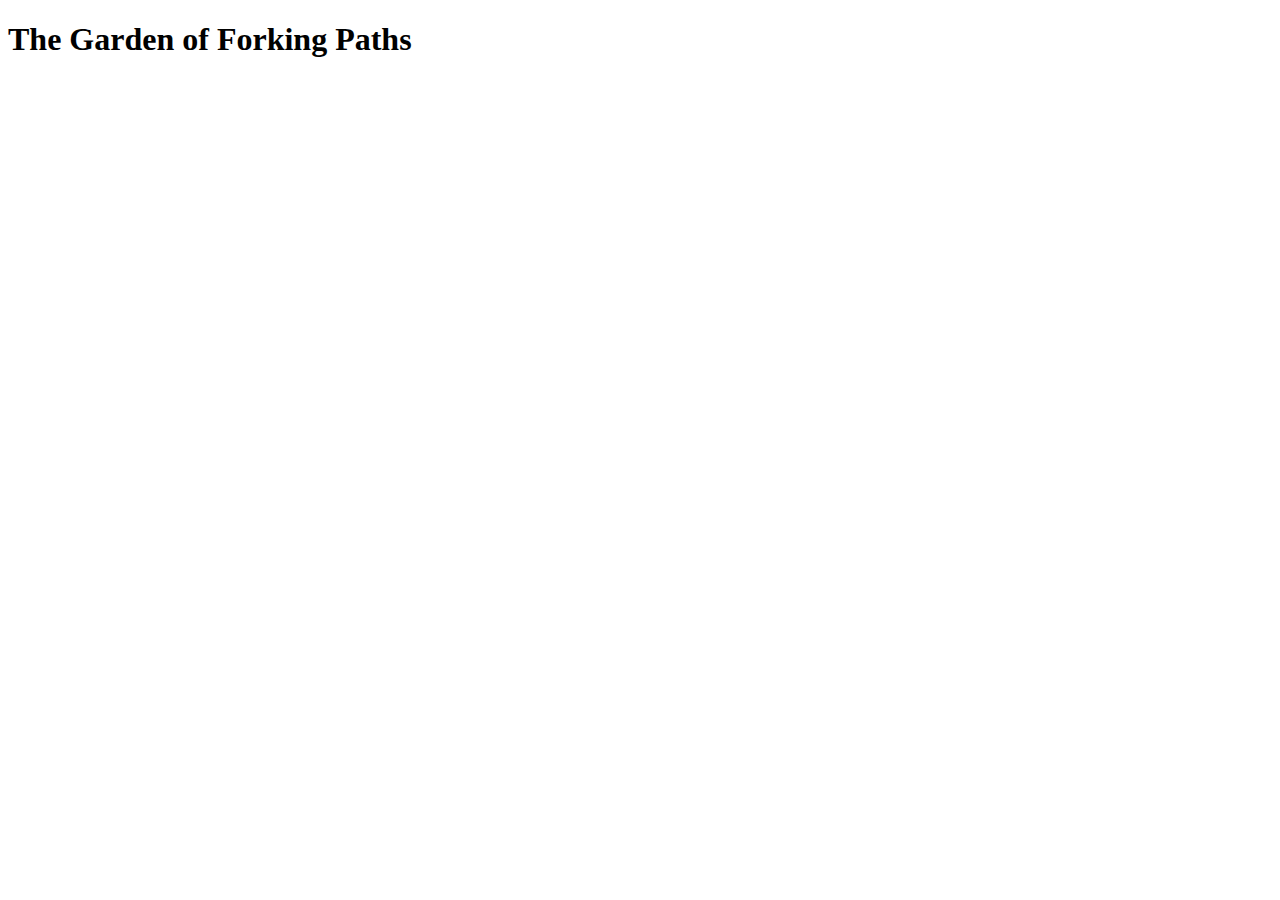
==== Index.html @ 0306a16f "Add files via upload" ====
<!DOCTYPE html>

<html>
    <head>
        <meta charset="utf-8">
        <meta http-equiv="X-UA-Compatible" content="IE=edge">
        <title></title>
        <meta name="description" content="">
        <meta name="viewport" content="width=device-width, initial-scale=1">
        <link rel="stylesheet" href="">
    </head>
    <body>
    
        <h1>The Garden of Forking Paths</h1>
        
    </body>
</html>
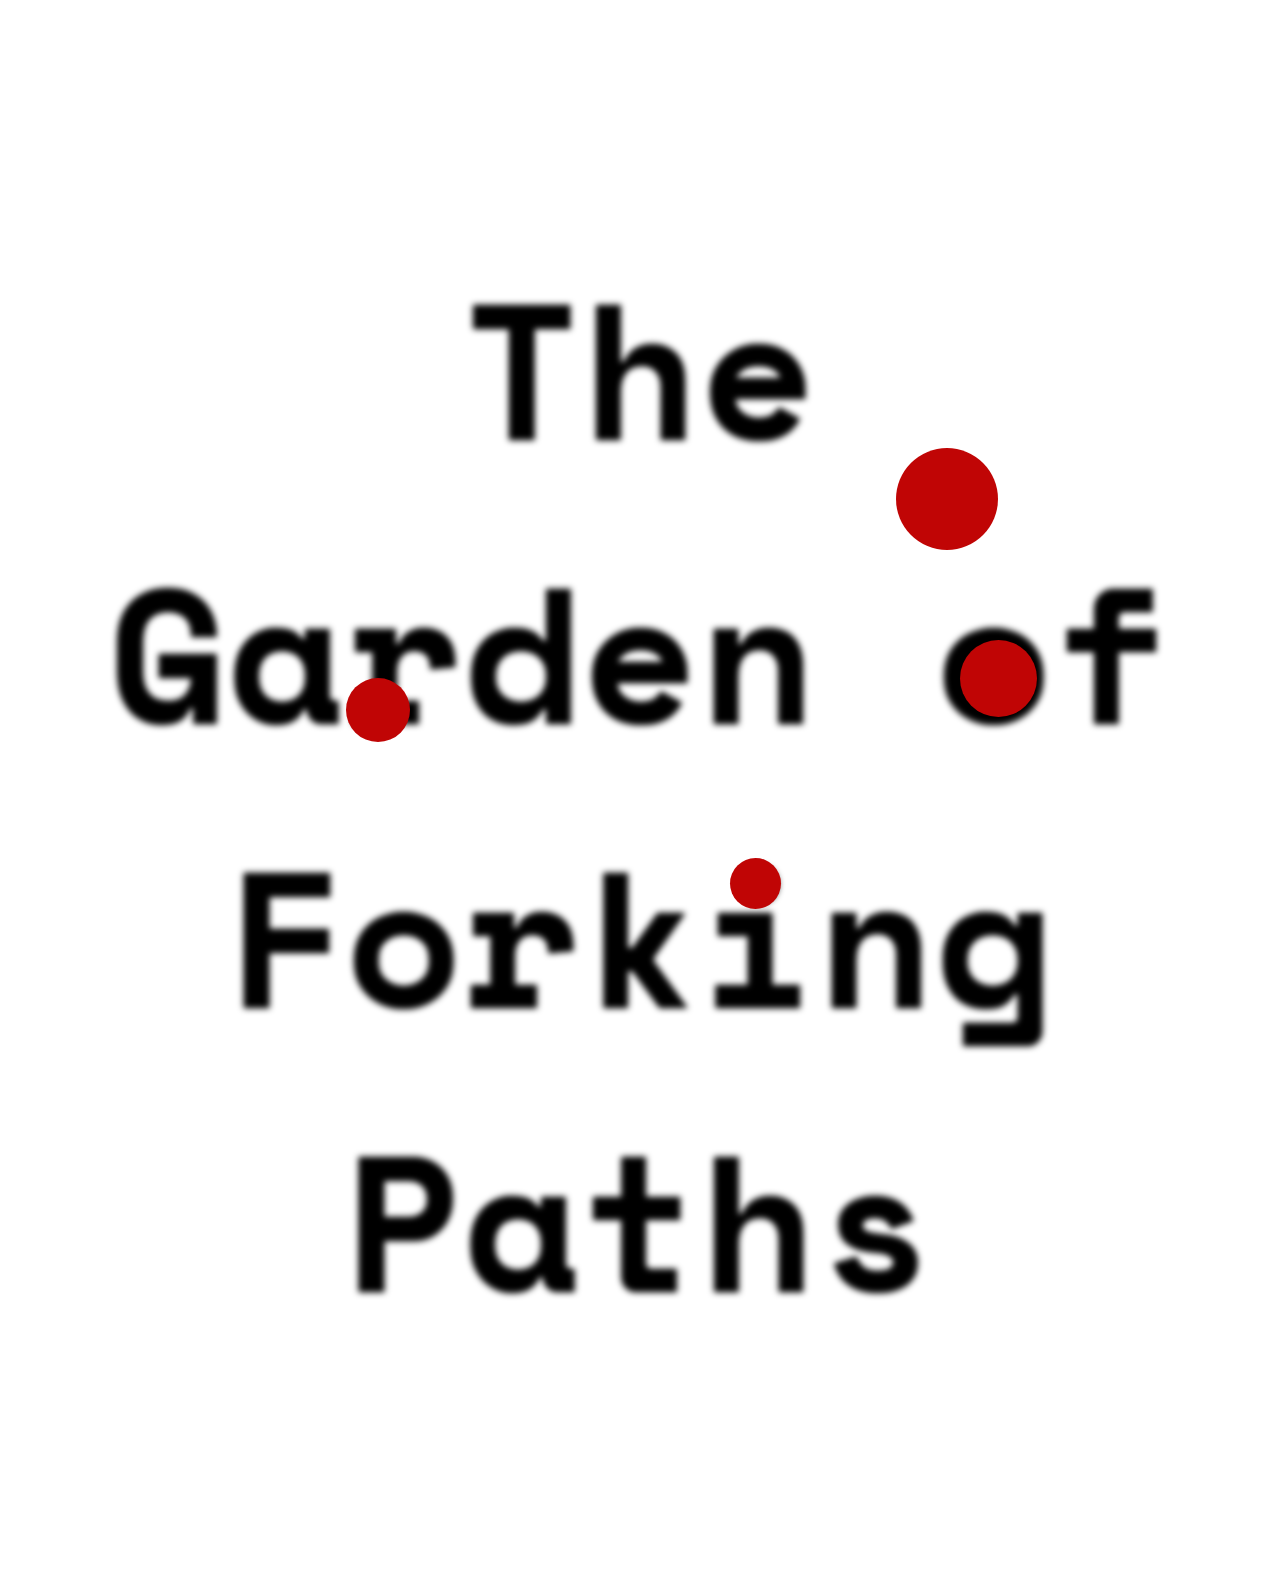
==== commit 7bca884f: "Main page 1.0" ====
--- a/Index.html
+++ b/Index.html
@@ -7,11 +7,23 @@
         <title></title>
         <meta name="description" content="">
         <meta name="viewport" content="width=device-width, initial-scale=1">
-        <link rel="stylesheet" href="">
+        <link rel="stylesheet" href="Style.css">
     </head>
     <body>
-    
-        <h1>The Garden of Forking Paths</h1>
+        
+        <h1 class="centered" id="blur">The Garden of Forking Paths</h1>
+
+        <div>
+            <div class="circle"></div>
+            <div class="circle"></div>
+            <div class="circle"></div>
+            <div class="circle"></div>
+            <div class="circle"></div>
+            <div class="circle"></div>
+            <div class="circle"></div>
+            <div class="circle"></div>
+          </div>
+        
         
     </body>
 </html>--- a/Style.css
+++ b/Style.css
@@ -0,0 +1,69 @@
+@import url('https://fonts.googleapis.com/css2?family=Space+Mono&display=swap');
+
+:root{
+    --page-spacing:30px; 
+    --paragprah: 2em; 
+    --color: white; 
+    --margin: 1em;  
+    --base:20px
+  } 
+
+/* General */
+
+h1{
+  font-family: 'Space Mono', monospace; 
+}
+
+/* Classes and Id's */
+
+.centered{
+  text-align: center;
+  font-size: 15vw;
+  padding: calc(var(--margin)/2);
+}
+
+#blur {
+  text-shadow: 0 0 2px #000;
+  filter: blur(3px);
+  -webkit-filter: blur(3px);
+}
+
+.circle {
+  background-color: #c00505;
+  border-radius: 50vh;
+  position: absolute;
+}
+
+.circle:nth-child(1) {
+  width: 5vw;
+  height: 5vw;
+  top: 53vw;
+  left: 27vw;
+}
+
+.circle:nth-child(2) {
+  width: 8vw;
+  height: 8vw;
+  top: 35vw;
+  left: 70vw;
+}
+
+.circle:nth-child(3) {
+  width: 6vw;
+  height: 6vw;
+  top: 50vw;
+  left: 75vw;
+}
+
+.circle:nth-child(4) {
+  width: 4vw;
+  height: 4vw;
+  top: 67vw;
+  left: 57vw;
+}
+
+.circle:hover {
+  transform: scale(1.5);
+  opacity: 0.8;
+}
+
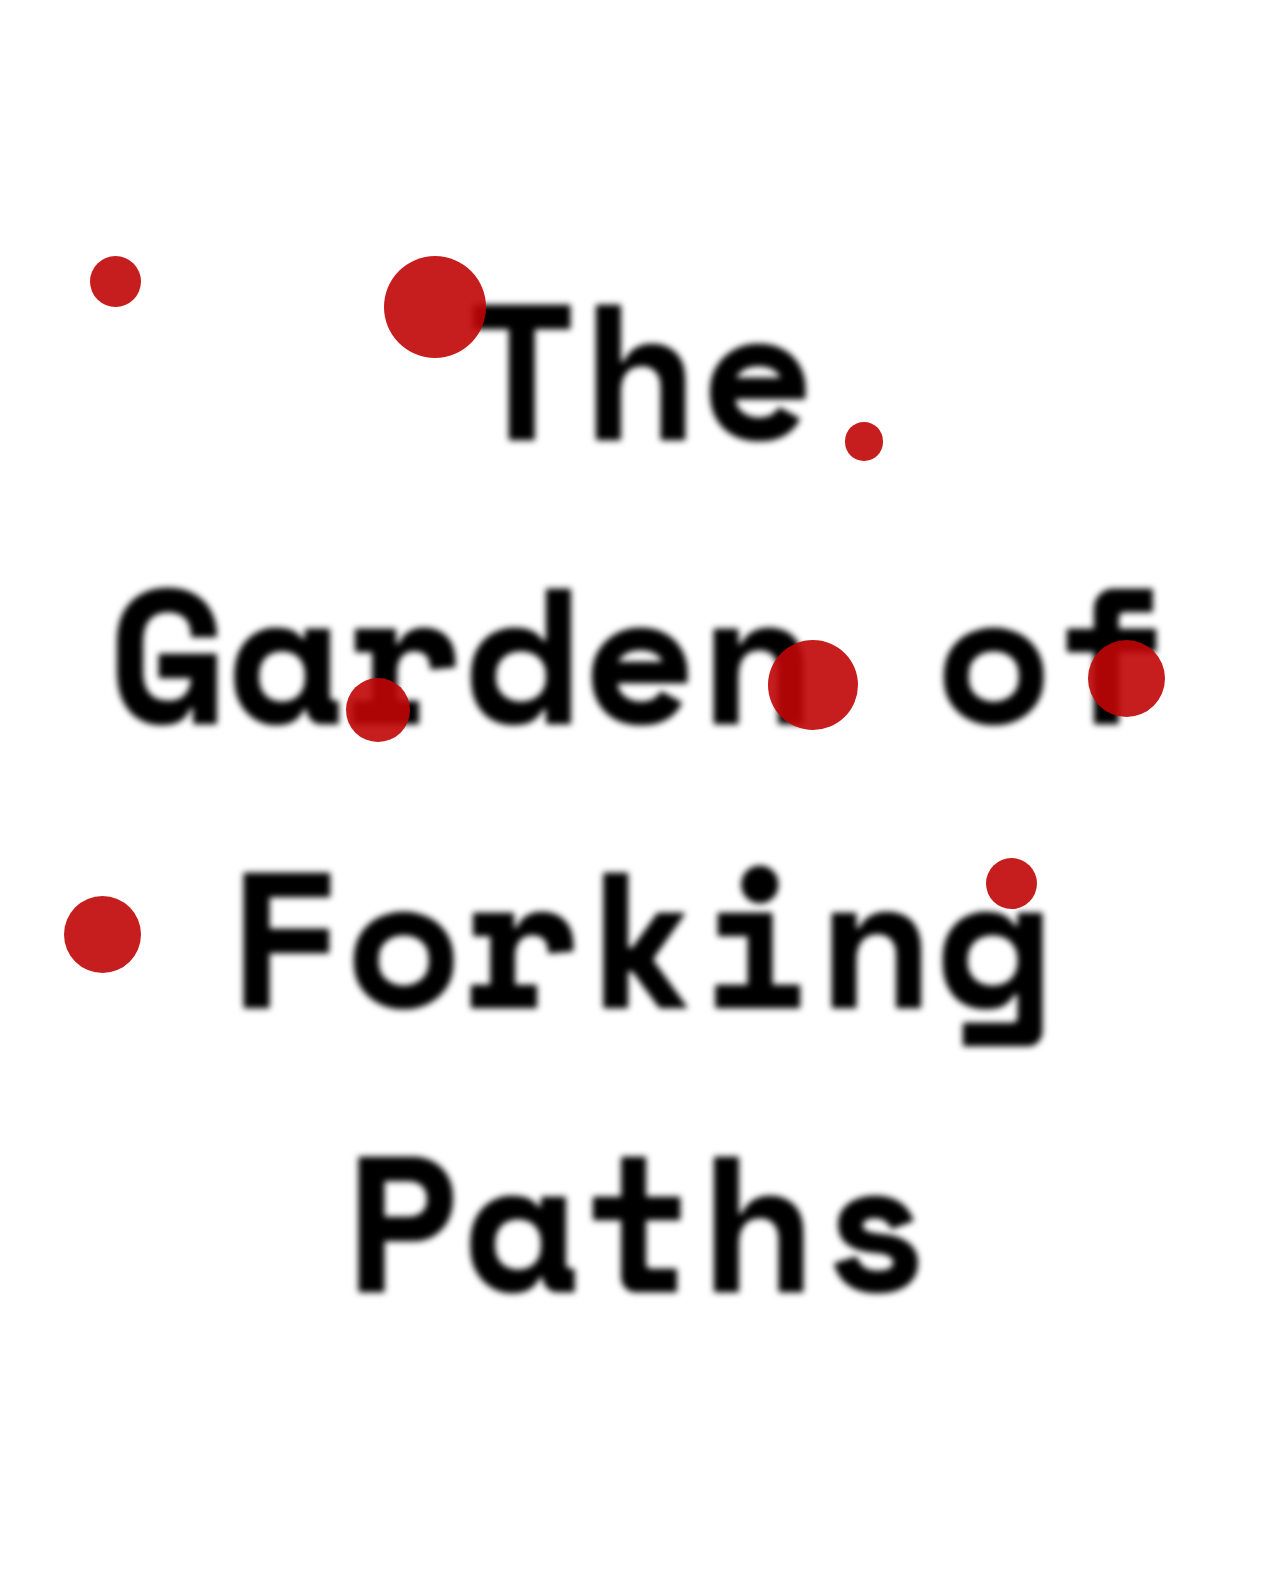
==== commit e7e77dfe: "Creating pages" ====
--- a/Index.html
+++ b/Index.html
@@ -14,7 +14,7 @@
         <h1 class="centered" id="blur">The Garden of Forking Paths</h1>
 
         <div>
-            <div class="circle"></div>
+            <div class="circle"><a href="Page 1.html"></a></div>
             <div class="circle"></div>
             <div class="circle"></div>
             <div class="circle"></div>
--- a/Style.css
+++ b/Style.css
@@ -1,11 +1,12 @@
 @import url('https://fonts.googleapis.com/css2?family=Space+Mono&display=swap');
+@import url('https://fonts.googleapis.com/css2?family=Nothing+You+Could+Do&display=swap');
 
 :root{
     --page-spacing:30px; 
-    --paragprah: 2em; 
+    --paragprah: 1em; 
     --color: white; 
     --margin: 1em;  
-    --base:20px
+    --base:5vh
   } 
 
 /* General */
@@ -14,11 +15,19 @@
   font-family: 'Space Mono', monospace; 
 }
 
+h2{ 
+  font-family: 'Nothing You Could Do', cursive;
+  font-size: var(--paragprah);
+}
+
 /* Classes and Id's */
 
 .centered{
+  display: flex;
+  justify-content: center;
+  align-items: center;
+  font-size: 15vw;
   text-align: center;
-  font-size: 15vw;
   padding: calc(var(--margin)/2);
 }
 
@@ -32,6 +41,7 @@
   background-color: #c00505;
   border-radius: 50vh;
   position: absolute;
+  opacity: 0.9;
 }
 
 .circle:nth-child(1) {
@@ -42,28 +52,83 @@
 }
 
 .circle:nth-child(2) {
-  width: 8vw;
-  height: 8vw;
-  top: 35vw;
-  left: 70vw;
+  width: 3vw;
+  height: 3vw;
+  top: 33vw;
+  left: 66vw;
 }
 
 .circle:nth-child(3) {
   width: 6vw;
   height: 6vw;
   top: 50vw;
-  left: 75vw;
+  left: 85vw;
 }
 
 .circle:nth-child(4) {
   width: 4vw;
   height: 4vw;
   top: 67vw;
-  left: 57vw;
+  left: 77vw;
+}
+
+.circle:nth-child(5) {
+  width: 6vw;
+  height: 6vw;
+  top: 70vw;
+  left: 5vw;
+}
+
+.circle:nth-child(6) {
+  width: 8vw;
+  height: 8vw;
+  top: 20vw;
+  left: 30vw;
+}
+.circle:nth-child(7) {
+  width: 7vw;
+  height: 7vw;
+  top: 50vw;
+  left: 60vw;
+}
+
+.circle:nth-child(8) {
+  width: 4vw;
+  height: 4vw;
+  top: 20vw;
+  left: 7vw;
 }
 
 .circle:hover {
   transform: scale(1.5);
-  opacity: 0.8;
+  opacity: 0.7;
+  background-color: #680000;
 }
 
+.bkg1{ 
+  background-color: #000;
+}
+
+.page1{
+  color:var(--color); 
+  display: block; 
+  margin-top: calc(var(--base)*3);
+  padding: calc(var(--base)*2);
+}
+
+/* Media Queries */
+
+@media (max-width:768px) {
+  :root{
+     --maxwidth: 60ch;
+     --margin:1em;
+} 
+}
+
+@media (min-width:768px) {
+
+  h2{
+    max-width: calc(var(--maxwidth)/2);
+  }
+}
+
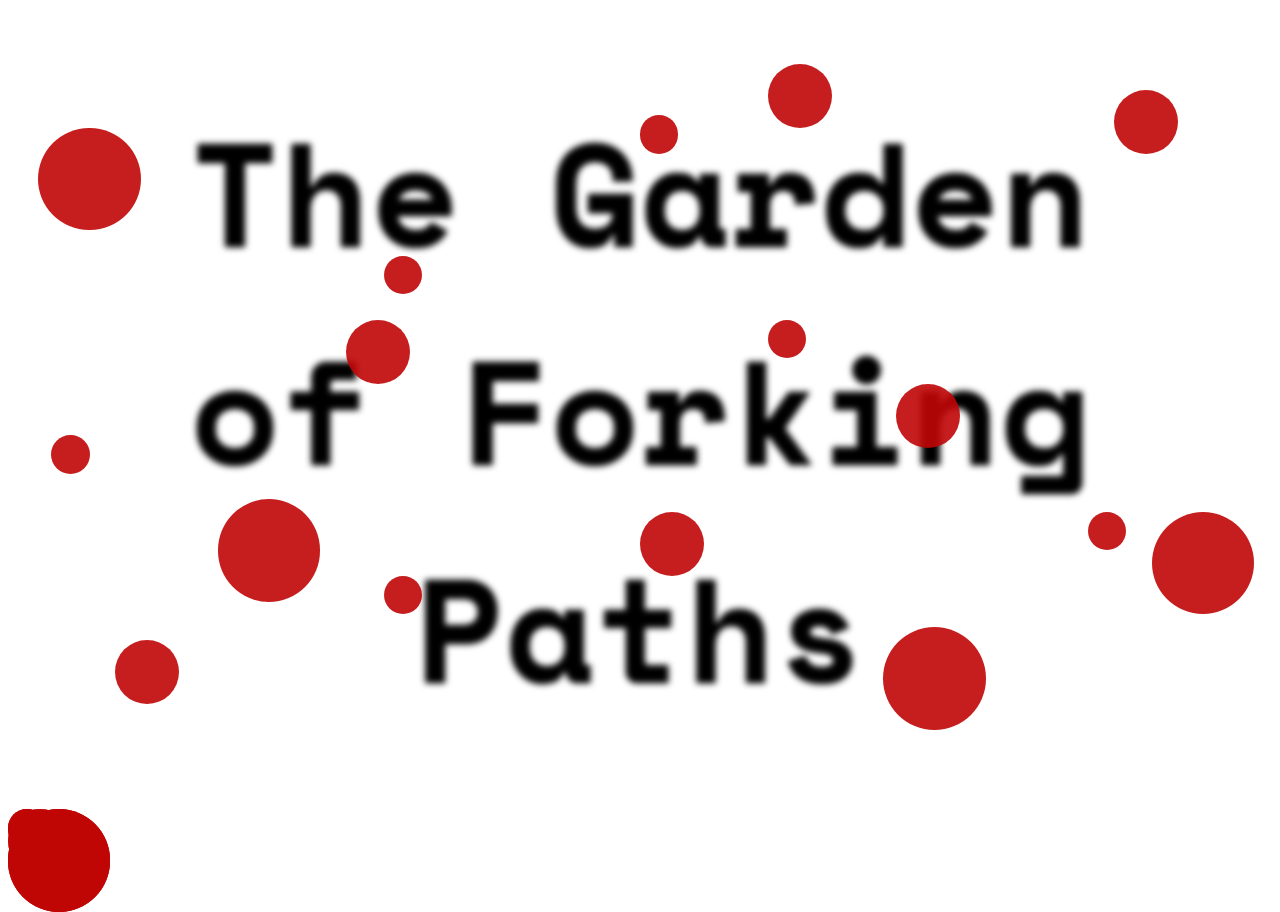
==== commit b3350100: "Changes to the index and page 1/1.2" ====
--- a/Index.html
+++ b/Index.html
@@ -22,6 +22,22 @@
             <div class="circle"></div>
             <div class="circle"></div>
             <div class="circle"></div>
+            <div class="circle"></div>
+            <div class="circle"></div>
+            <div class="circle"></div>
+            <div class="circle"></div>
+            <div class="circle"></div>
+            <div class="circle"></div>
+            <div class="circle"></div>
+            <div class="circle"></div>
+            <div class="circle"></div>
+            <div class="circle"></div>
+            <div class="circle"></div>
+            <div class="circle"></div>
+            <div class="circle"></div>
+            <div class="circle"></div>
+            <div class="circle"></div>
+            <div class="circle"></div>
           </div>
         
         
--- a/Style.css
+++ b/Style.css
@@ -3,10 +3,11 @@
 
 :root{
     --page-spacing:30px; 
-    --paragprah: 1em; 
+    --paragprah: 2em; 
     --color: white; 
     --margin: 1em;  
-    --base:5vh
+    --base:5vh;
+    --maxwidth: 120ch;
   } 
 
 /* General */
@@ -20,22 +21,31 @@
   font-size: var(--paragprah);
 }
 
+p{
+  font-family: 'Space Mono', monospace; 
+  font-size: calc(var(--paragprah)/1.5);  
+  color: var(--color);
+}
+
 /* Classes and Id's */
+
+#blur {
+  text-shadow: 0 0 2px #000;
+  filter: blur(3px);
+  -webkit-filter: blur(3px);
+}
 
 .centered{
   display: flex;
   justify-content: center;
   align-items: center;
-  font-size: 15vw;
+  font-size: 11.5vw;
   text-align: center;
   padding: calc(var(--margin)/2);
-}
-
-#blur {
-  text-shadow: 0 0 2px #000;
-  filter: blur(3px);
-  -webkit-filter: blur(3px);
-}
+  margin: 0 auto;
+}
+
+/* Circles */
 
 .circle {
   background-color: #c00505;
@@ -44,65 +54,164 @@
   opacity: 0.9;
 }
 
-.circle:nth-child(1) {
+.circle:nth-child(3n) {
+  width: 3vw;
+  height: 3vw;
+}
+
+.circle:nth-child(3n-2) {
   width: 5vw;
   height: 5vw;
-  top: 53vw;
-  left: 27vw;
-}
-
-.circle:nth-child(2) {
-  width: 3vw;
-  height: 3vw;
-  top: 33vw;
-  left: 66vw;
-}
-
-.circle:nth-child(3) {
-  width: 6vw;
-  height: 6vw;
-  top: 50vw;
-  left: 85vw;
-}
-
-.circle:nth-child(4) {
-  width: 4vw;
-  height: 4vw;
-  top: 67vw;
-  left: 77vw;
-}
-
-.circle:nth-child(5) {
-  width: 6vw;
-  height: 6vw;
-  top: 70vw;
-  left: 5vw;
-}
-
-.circle:nth-child(6) {
+}
+
+.circle:nth-child(3n-1) {
   width: 8vw;
   height: 8vw;
+}
+
+/* Positioning */
+
+.circle:nth-child(1) {
+  top: 25vw;
+  left: 27vw;
+}
+
+.circle:nth-child(2) {
+  top: 49vw;
+  left: 69vw;
+}
+
+.circle:nth-child(3) {
+  top: 40vw;
+  left: 85vw;
+}
+
+.circle:nth-child(4) {
+  top: 7vw;
+  left: 87vw;
+}
+
+.circle:nth-child(5) {
+  top: 40vw;
+  left: 90vw;
+}
+
+.circle:nth-child(6) {
   top: 20vw;
   left: 30vw;
 }
 .circle:nth-child(7) {
-  width: 7vw;
-  height: 7vw;
-  top: 50vw;
-  left: 60vw;
+  top: 40vw;
+  left: 50vw;
 }
 
 .circle:nth-child(8) {
-  width: 4vw;
-  height: 4vw;
-  top: 20vw;
-  left: 7vw;
-}
+  top: 39vw;
+  left: 17vw;
+}
+
+.circle:nth-child(9) {
+  top: 9vw;
+  left: 50vw;
+}
+
+.circle:nth-child(10) {
+  top: 30vw;
+  left: 70vw;
+}
+
+.circle:nth-child(11) {
+  top: 10vw; 
+  left: 3vw;
+}
+
+.circle:nth-child(12) { 
+  top: 34vw; 
+  left: 4vw;
+}
+
+.circle:nth-child(13) { 
+  top: 50vw; 
+  left: 9vw;
+}
+
+.circle:nth-child(14) { 
+  width:3vw;
+  height:3vw;
+  top: 25vw; 
+  left: 60vw;
+}
+.circle:nth-child(15) { 
+  top: 45vw; 
+  left: 30vw;
+}
+
+.circle:nth-child(16) { 
+  top: 5vw; 
+  left: 60vw;
+}
+
+/* Left */
+/* .circle:nth-child(17) { 
+  width:3vw;
+  height:3vw;
+  top: 25vw; 
+  left: 60vw;
+}
+
+.circle:nth-child(18) { 
+  width:3vw;
+  height:3vw;
+  top: 25vw; 
+  left: 60vw;
+}
+
+.circle:nth-child(19) { 
+  width:3vw;
+  height:3vw;
+  top: 25vw; 
+  left: 60vw;
+}
+
+.circle:nth-child(20) { 
+  width:3vw;
+  height:3vw;
+  top: 25vw; 
+  left: 60vw;
+}
+
+.circle:nth-child(21) { 
+  width:3vw;
+  height:3vw;
+  top: 25vw; 
+  left: 60vw;
+}
+
+.circle:nth-child(22) { 
+  width:3vw;
+  height:3vw;
+  top: 25vw; 
+  left: 60vw;
+}
+.circle:nth-child(23) { 
+  width:3vw;
+  height:3vw;
+  top: 25vw; 
+  left: 60vw;
+}
+
+.circle:nth-child(24) { 
+  width:3vw;
+  height:3vw;
+  top: 25vw; 
+  left: 60vw;
+} */
 
 .circle:hover {
   transform: scale(1.5);
   opacity: 0.7;
   background-color: #680000;
+  transition: 0.2s ease;
 }
 
 .bkg1{ 
@@ -111,24 +220,39 @@
 
 .page1{
   color:var(--color); 
-  display: block; 
   margin-top: calc(var(--base)*3);
   padding: calc(var(--base)*2);
+  max-width: var(--maxwidth);
+  
+}
+
+.page1a{
+  display: block;
+  color:var(--color); 
+  padding: calc(var(--base)*2);
+  opacity: 0.2;
+  margin: auto;
+  position: relative;
+  max-width: var(--maxwidth);
+}
+
+.Overlay{
+  display: block;
+  position: absolute;
+  padding: calc(var(--base)*2);
+  max-width: 60ch;
+  top: 0;
+  margin-left: 28vw
 }
 
 /* Media Queries */
 
 @media (max-width:768px) {
   :root{
-     --maxwidth: 60ch;
      --margin:1em;
 } 
 }
 
 @media (min-width:768px) {
-
-  h2{
-    max-width: calc(var(--maxwidth)/2);
-  }
-}
-
+}
+
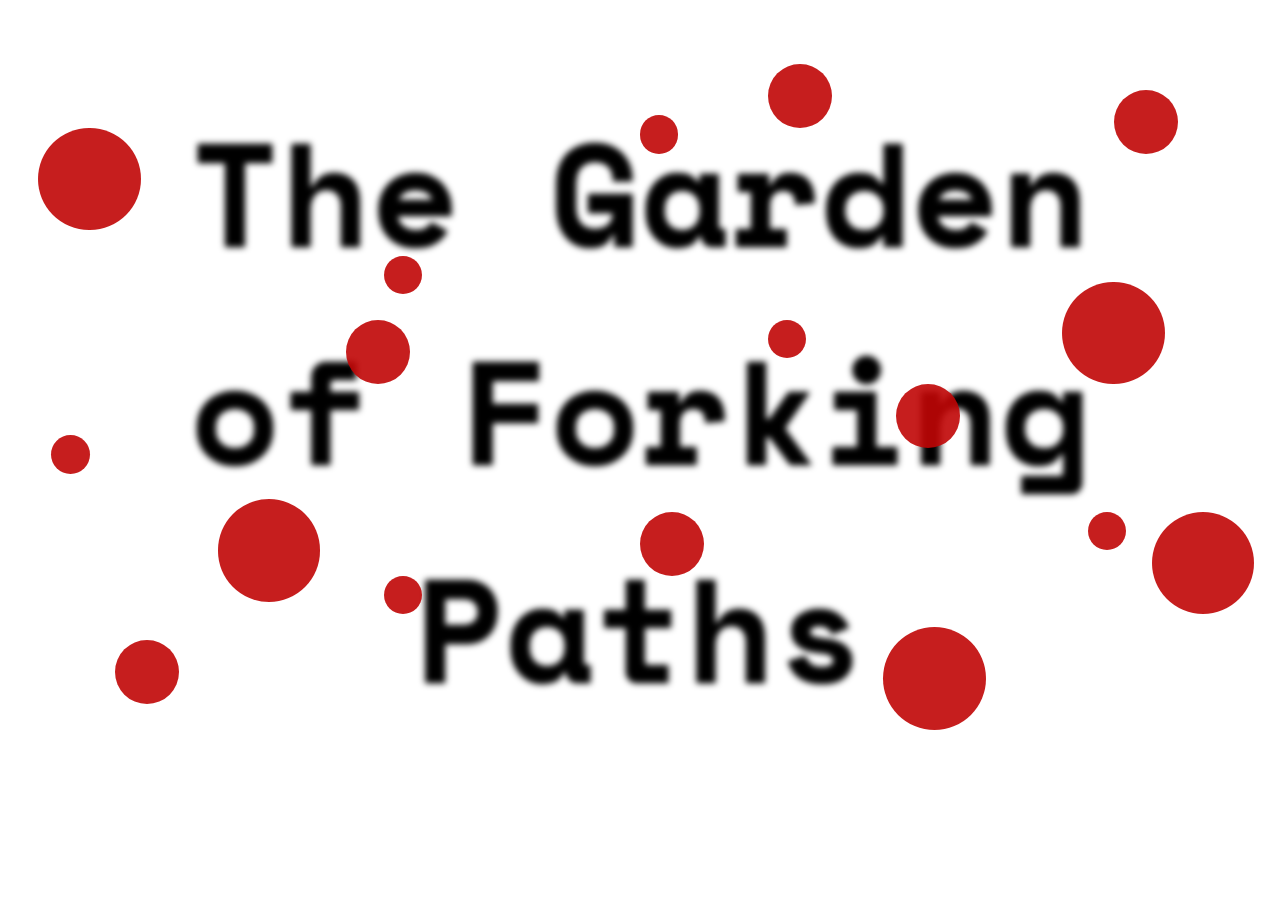
==== commit 3e56b18c: "Changes made up until page 3" ====
--- a/Index.html
+++ b/Index.html
@@ -31,13 +31,13 @@
             <div class="circle"></div>
             <div class="circle"></div>
             <div class="circle"></div>
+            <!-- <div class="circle"></div>
             <div class="circle"></div>
             <div class="circle"></div>
             <div class="circle"></div>
             <div class="circle"></div>
             <div class="circle"></div>
-            <div class="circle"></div>
-            <div class="circle"></div>
+            <div class="circle"></div> -->
           </div>
         
         
--- a/Style.css
+++ b/Style.css
@@ -24,7 +24,6 @@
 p{
   font-family: 'Space Mono', monospace; 
   font-size: calc(var(--paragprah)/1.5);  
-  color: var(--color);
 }
 
 /* Classes and Id's */
@@ -151,15 +150,15 @@
   left: 60vw;
 }
 
+
+.circle:nth-child(17) { 
+  top: 22vw; 
+  left: 83vw;
+}
+
 /* Left */
-/* .circle:nth-child(17) { 
-  width:3vw;
-  height:3vw;
-  top: 25vw; 
-  left: 60vw;
-}
-
-.circle:nth-child(18) { 
+
+/* .circle:nth-child(18) { 
   width:3vw;
   height:3vw;
   top: 25vw; 
@@ -219,10 +218,11 @@
 }
 
 .page1{
-  color:var(--color); 
-  margin-top: calc(var(--base)*3);
-  padding: calc(var(--base)*2);
-  max-width: var(--maxwidth);
+color:var(--color); 
+display: block;
+margin: auto;
+padding: calc(var(--base)*2);
+max-width: var(--maxwidth);
   
 }
 
@@ -239,20 +239,128 @@
 .Overlay{
   display: block;
   position: absolute;
-  padding: calc(var(--base)*2);
   max-width: 60ch;
   top: 0;
-  margin-left: 28vw
+  margin-left: 28vw;
+  padding: calc(var(--base)*2); 
+  color: var(--color);
+}
+
+.rightside{ 
+  display:inline;
+  float: right; 
+  margin-top: 3vw;
+  color: var(--color);
+  text-align: right;
+}
+
+.leftside {
+  display: block;
+  float: left;
+  margin-right:auto; 
+  margin-left: auto
+}
+
+.leftside.smaller {
+ margin-top: auto;
+ margin-bottom: auto;
+}
+
+.warpedtext { 
+  display: block;
+  margin: 3vw auto;
+}
+
+.Red { 
+display: block;
+margin: 20vw;
+margin-bottom: 0;
+color: #c00505;
+top:0; 
+padding: calc(var(--base)*2); 
+max-width: 50ch
+}
+
+.Darkred { 
+color:#3c0000;
+margin: 8vw;
+margin-bottom: 0;
+font-size: calc(var(--paragprah)*1.5);
 }
 
 /* Media Queries */
 
 @media (max-width:768px) {
+ 
   :root{
      --margin:1em;
 } 
-}
+
+/* Page 1 */
+
+/* 1.1 */
+
+.page1{
+color:var(--color); 
+display: block;
+padding: calc(var(--base)*2);
+max-width: 50ch;
+font-size: 2.5vw;
+}
+
+/* 1.2 */
+
+.page1a{
+  display: block;
+  color:var(--color); 
+  padding: calc(var(--base)*2);
+  opacity: 0.2;
+  margin: auto;
+  position: relative;
+  max-width: 65ch;
+  font-size: 2vw;
+}
+
+.Overlay{
+  display: block;
+  position: absolute;
+  max-width: 35ch;
+  top: 0;
+  margin-left: 7vw;
+  font-size: 2vw;
+  padding: calc(var(--base)*2); 
+  color: var(--color);
+  text-align: center;
+}
+
+/* Page 2 */
+
+/* 2.1 */
+
+.rightside{ 
+  display:none
+}
+
+.Smallscreen {
+  color: var(--color);
+  padding: var(--base);
+  text-align: center
+}
+
+
+}
+
 
 @media (min-width:768px) {
-}
-
+ 
+  /* Page 2  */
+
+  /* 2.1 */
+
+  .Smallscreen {
+    display: none; 
+ }
+
+
+}
+
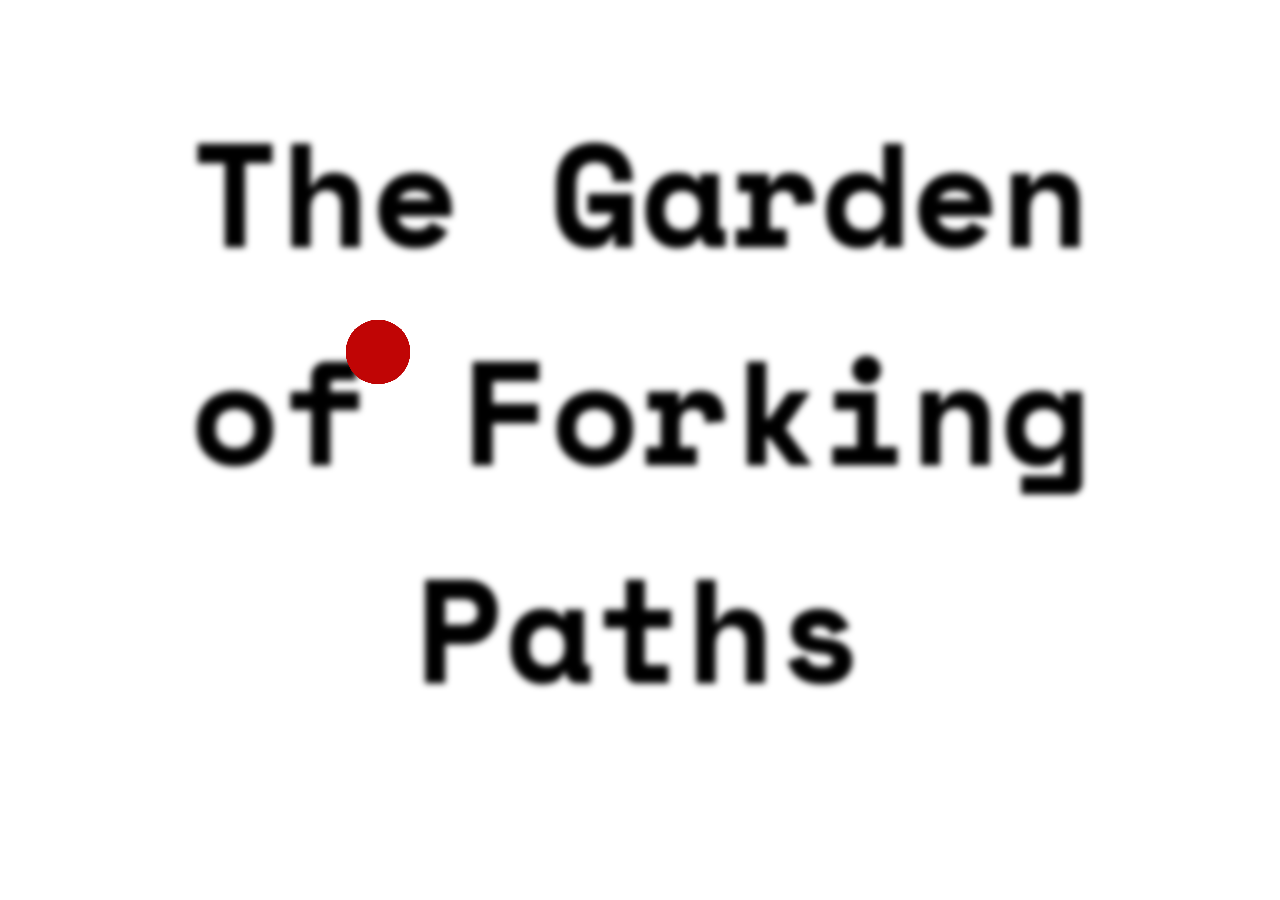
==== commit 4e9729b5: "Completed" ====
--- a/Index.html
+++ b/Index.html
@@ -14,30 +14,14 @@
         <h1 class="centered" id="blur">The Garden of Forking Paths</h1>
 
         <div>
-            <div class="circle"><a href="Page 1.html"></a></div>
-            <div class="circle"></div>
-            <div class="circle"></div>
-            <div class="circle"></div>
-            <div class="circle"></div>
-            <div class="circle"></div>
-            <div class="circle"></div>
-            <div class="circle"></div>
-            <div class="circle"></div>
-            <div class="circle"></div>
-            <div class="circle"></div>
-            <div class="circle"></div>
-            <div class="circle"></div>
-            <div class="circle"></div>
-            <div class="circle"></div>
-            <div class="circle"></div>
-            <div class="circle"></div>
-            <!-- <div class="circle"></div>
-            <div class="circle"></div>
-            <div class="circle"></div>
-            <div class="circle"></div>
-            <div class="circle"></div>
-            <div class="circle"></div>
-            <div class="circle"></div> -->
+           <a href="Page 1.html"> <div class="circle"></div></a>
+           <a href="Page 2.html"><div class="circle"></div></a>
+           <a href="Page 3.html"><div class="circle"></div></a>
+           <a href="Page 4.html"><div class="circle"></div></a>
+           <a href="Page 5.html"><div class="circle"></div></a>
+           <a href="Page 6.html"><div class="circle"></div></a>
+           <a href="Page 7.html"><div class="circle"></div></a>
+           <a href="Page 8.html"><div class="circle"></div></a>
           </div>
         
         
--- a/Style.css
+++ b/Style.css
@@ -26,6 +26,11 @@
   font-size: calc(var(--paragprah)/1.5);  
 }
 
+img{
+  width: 15vw; 
+  /* padding-left: calc(var(--base)/2) */
+}
+
 /* Classes and Id's */
 
 #blur {
@@ -129,83 +134,6 @@
   left: 4vw;
 }
 
-.circle:nth-child(13) { 
-  top: 50vw; 
-  left: 9vw;
-}
-
-.circle:nth-child(14) { 
-  width:3vw;
-  height:3vw;
-  top: 25vw; 
-  left: 60vw;
-}
-.circle:nth-child(15) { 
-  top: 45vw; 
-  left: 30vw;
-}
-
-.circle:nth-child(16) { 
-  top: 5vw; 
-  left: 60vw;
-}
-
-
-.circle:nth-child(17) { 
-  top: 22vw; 
-  left: 83vw;
-}
-
-/* Left */
-
-/* .circle:nth-child(18) { 
-  width:3vw;
-  height:3vw;
-  top: 25vw; 
-  left: 60vw;
-}
-
-.circle:nth-child(19) { 
-  width:3vw;
-  height:3vw;
-  top: 25vw; 
-  left: 60vw;
-}
-
-.circle:nth-child(20) { 
-  width:3vw;
-  height:3vw;
-  top: 25vw; 
-  left: 60vw;
-}
-
-.circle:nth-child(21) { 
-  width:3vw;
-  height:3vw;
-  top: 25vw; 
-  left: 60vw;
-}
-
-.circle:nth-child(22) { 
-  width:3vw;
-  height:3vw;
-  top: 25vw; 
-  left: 60vw;
-}
-.circle:nth-child(23) { 
-  width:3vw;
-  height:3vw;
-  top: 25vw; 
-  left: 60vw;
-}
-
-.circle:nth-child(24) { 
-  width:3vw;
-  height:3vw;
-  top: 25vw; 
-  left: 60vw;
-} */
-
 .circle:hover {
   transform: scale(1.5);
   opacity: 0.7;
@@ -217,104 +145,138 @@
   background-color: #000;
 }
 
+.Darkred.two {
+ position: absolute;
+}
+
+.Mainimage.five{ 
+  position: absolute;
+  top: 40vw;
+  left: 80vw; 
+}
+
+.image-container:hover .centre{
+  display: block;
+  margin: 10vw; 
+  color:#c00505;
+  transition: 0.2s ease;
+  cursor:pointer
+}
+
+.image-container:hover .Mainimage.five {
+  opacity: 0.5;
+  transition: 0.2s ease;
+  cursor:pointer
+}
+
+.centre{
+ visibility: none;
+ display: none;
+}
+
+.Mainimage.six{
+  position: absolute;
+  top: 90vw;
+  left: 45vw; 
+}
+
+.Mainimage.seven{
+  position: absolute;
+  top: 90vw;
+  left: 10vw; 
+}
+
+.Page6{
+  color:var(--color);
+  margin: var(--base);
+  position: absolute;
+ }
+
+ .Page6old{
+  color:var(--color);
+  margin: var(--base);
+  position: absolute;
+ }
+
+ .Page6.new{
+  display: none;
+ }
+
+.one{
+  font-size: calc(var(--paragprah)/3.8) 
+}
+
+.two{
+  font-size: calc(var(--paragprah)/3) ;
+}
+
+.three{
+  font-size: calc(var(--paragprah)/2.2) ;
+}
+
+.four{ 
+  font-size: calc(var(--paragprah)/2) ;
+}
+
+.five{
+  font-size: calc(var(--paragprah)/1.3) ;
+}
+
+.six{
+  font-size: calc(var(--paragprah)*1.2) ;
+}
+
+.up2{
+  color:var(--color);
+  visibility: visible;
+  display: block;
+  margin-top: 0;
+  top:0;
+  position: absolute;
+ font-size: calc(var(--paragprah)/4); 
+ margin: 0 20vw;
+ opacity: 0.3
+}
+
+.four.new{ 
+  color:#c00505
+}
+
+/* Media Queries */
+
+
+
+@media (max-width:390px)  { 
+  
+  /* Specifically for phones */
+
+  .leftside{
+    display: none;
+  }
+
+  .Red {
+   padding-top: calc(var(--base)/2);
+   text-align: center;
+   font-size: 1em;
+  }
+}
+
+
+
+@media (max-width:767px){
+
+  /* Phone/smaller */
+
+/* Page 1 */
+
+.Mainimage{
+  margin-top: 10vw; 
+}
+
 .page1{
-color:var(--color); 
-display: block;
-margin: auto;
-padding: calc(var(--base)*2);
-max-width: var(--maxwidth);
-  
-}
-
-.page1a{
   display: block;
   color:var(--color); 
-  padding: calc(var(--base)*2);
-  opacity: 0.2;
-  margin: auto;
-  position: relative;
-  max-width: var(--maxwidth);
-}
-
-.Overlay{
-  display: block;
-  position: absolute;
-  max-width: 60ch;
-  top: 0;
-  margin-left: 28vw;
-  padding: calc(var(--base)*2); 
-  color: var(--color);
-}
-
-.rightside{ 
-  display:inline;
-  float: right; 
-  margin-top: 3vw;
-  color: var(--color);
-  text-align: right;
-}
-
-.leftside {
-  display: block;
-  float: left;
-  margin-right:auto; 
-  margin-left: auto
-}
-
-.leftside.smaller {
- margin-top: auto;
- margin-bottom: auto;
-}
-
-.warpedtext { 
-  display: block;
-  margin: 3vw auto;
-}
-
-.Red { 
-display: block;
-margin: 20vw;
-margin-bottom: 0;
-color: #c00505;
-top:0; 
-padding: calc(var(--base)*2); 
-max-width: 50ch
-}
-
-.Darkred { 
-color:#3c0000;
-margin: 8vw;
-margin-bottom: 0;
-font-size: calc(var(--paragprah)*1.5);
-}
-
-/* Media Queries */
-
-@media (max-width:768px) {
- 
-  :root{
-     --margin:1em;
-} 
-
-/* Page 1 */
-
-/* 1.1 */
-
-.page1{
-color:var(--color); 
-display: block;
-padding: calc(var(--base)*2);
-max-width: 50ch;
-font-size: 2.5vw;
-}
-
-/* 1.2 */
-
-.page1a{
-  display: block;
-  color:var(--color); 
-  padding: calc(var(--base)*2);
-  opacity: 0.2;
+  /* padding: calc(var(--base)*2); */
   margin: auto;
   position: relative;
   max-width: 65ch;
@@ -322,45 +284,461 @@
 }
 
 .Overlay{
+  display: none;
+}
+
+.rules{
+  display:none
+}
+
+
+/* Page 2 */
+
+.rightside{ 
+  padding: var(--base) 0;
+  font-size: calc(var(--paragprah)/2)
+
+}
+
+.warpedtext{
+  display: none;
+}
+
+.Mainimage.two{
+  margin: 5vw 35vw; 
+}
+
+/* Page 3 */
+
+  .Red{ 
+    display: none;
+    visibility: none;
+    }
+ 
+    .farup{ 
+      display: none;
+      visibility: none;
+      }
+
+    .lft.smaller { 
+      display: none;
+      visibility: none;
+    }
+
+    .Smallscreen {
+      padding: 0 calc(var(--base)*2);
+      text-align: center;
+      font-size: calc(var(--paragprah)/3)
+    }
+
+    .Mainimage.three{
+      margin: 5vw 70vw; 
+    }
+
+    /* Page 4 */
+
+      .Mainimage.four { 
+        margin: 60vw 130vw;
+        margin-bottom: 0;
+      }
+
+      .farup2{
+        display:none
+      }
+
+      .Darkred.two {  
+          visibility: visible;
+          display: block;
+          top: 0;
+          position: absolute;
+          max-width: 60ch;
+         font-size: calc(var(--paragprah)/1.7); 
+         margin: 20vw 20vw
+
+      }
+
+      /* Page 5 */
+  .centre{ 
+    display:block; 
+    margin: var(--base); 
+    font-size: calc(var(--paragprah)/3);
+  }
+
+  .image-container:hover {
+    display: none;
+    visibility: hidden;
+    pointer-events: none;
+  }
+
+  /* .RG{
+    margin-left:2vw; 
+    text-align: right;
+    padding:0
+  } */
+
+  .Mainimage.five{ 
+    top: 80vw; 
+    opacity: 0.3;
+  }
+
+  /* Page 6 */
+
+  .Mainimage.six{
+    position: absolute;
+    top: 130vw;
+    left: 45vw; 
+  }
+
+  
+
+}
+
+
+@media (min-width:768px) and (max-width: 1024px) {
+
+  /* Tablet */
+
+  /* Page 2  */
+
+  .rightside {
+    color: var(--color); 
+ }
+
+ .Mainimage.two {
+  display:block;
+  margin: auto
+ }
+
+ .warpedtext {
+  display: none;
+ }
+
+.rules{
+  display:none; 
+}
+
+/* Page 3 */
+
+  
+  .lft.smaller {
+    display: none;
+    visibility: hidden;
+  }
+  
+  .Smallscreen {
+    padding: 0 calc(var(--base)*2);
+    text-align: center
+  }
+
+  .Red{
+    display: none;
+    visibility: hidden;
+  }
+
+  .Mainimage.three{
+    margin: 3vw 70vw; 
+    margin-bottom: 0
+  }
+
+  .Darkred {
+    margin-bottom: 0;
+  }
+
+  /* Page 4 */
+
+  .farup2{
+    display: none
+  } 
+
+  .Mainimage.four { 
+    /* margin: 75vw 80vw;
+    margin-bottom: 0 */
+    margin-left: 80vw; 
+    margin-top: 30vw
+  }
+
+  .Darkred.two {  
+    top:0;
+    visibility: visible;
+    display: block;
+    margin-bottom: 0;
+    margin: 15vw
+
+}
+
+.centre{ 
+  display:block; 
+  margin: calc(var(--base)*3);
+}
+
+.Mainimage.five { 
+  opacity: 0.5;
+}
+
+/* Page 5 */
+
+/* .RG {
+ position: absolute;
+ text-align: right;
+ pointer-events: none;
+} */
+
+}
+
+@media (hover: none) {
+
+  Disable hover */
+
+  .image-container:hover {
+    display: inherit;
+  }
+}
+
+
+
+
+@media (min-width:1024px){
+
+  /* Laptop or larger */
+
+  /* Page 1 */
+  .page1{
+    color:var(--color); 
+    display: block;
+    margin-top: 0;
+    margin: auto;
+    padding: var(--base);
+    max-width: var(--maxwidth);
+    font-size: calc(var(--base)/4);
+    transition: opacity 0.2s ease-in-out;
+    }
+    
+    .image-container {
+      display: inline;
+      margin:var(--base)
+    }
+    .image-container:hover .page1 {
+      opacity: 0.2; /* change the opacity on hover */
+    }
+
+    
+    
+    /* Page 2 and 3 */
+
+    .Overlay {
+      display: none; /* make it invisible by default */
+      position: absolute;
+      max-width: 60ch;
+      top: 0;
+      margin-left: 28vw;
+      padding: calc(var(--base)*2); 
+      color: var(--color);
+    }
+    
+    .image-container:hover .Overlay{
+      display: block; /* show the text on hover */
+    }
+    .rightside{ 
+      display:inline;
+      float: right; 
+      margin-top: calc(var(--base)*3);
+      color: var(--color);
+      text-align: right;
+      transition: opacity 0.2s ease-in-out;
+    }
+    
+    .image-container:hover .rightside{
+      display: none
+    }
+    
+    
+    .leftside {
+      display: none;
+    }
+    
+    .image-container:hover .leftside {
+    display:block;
+    float: left;
+    margin: calc(var(--base)*2) 0;
+    color: var(--color);
+    transition: opacity 0.2s ease-in-out;
+    
+    }
+    
+    .lft.smaller {
+    display:block;
+    float: left;
+    margin: (var(--base)) 0;
+    color: black;
+    transition: opacity 0.2s ease-in-out;
+    }
+    
+    .image-container:hover .lft.smaller {
+     opacity: 0.1 ;
+      }
+    
+    .Red { 
+    display: block;
+    /* margin: calc(var(--base)*5); */
+    margin-left: calc(var(--base)*9);
+    margin-bottom:0 ;
+    color: #c00505;
+    top:0; 
+    padding: calc(var(--base)*2); 
+    max-width: 50ch;
+    transition: opacity 0.2s ease-in-out;
+    }
+    
+    .image-container:hover .Red {
+      opacity: 0.1 ;
+     }
+    
+    .farup{ 
+    visibility: hidden;
+    }
+    
+    .image-container:hover .farup {
+      visibility: visible;
+      display: block;
+      margin-top: 0;
+      top:0;
+      position: absolute;
+      max-width: 40ch;
+      font-size: var(--paragprah); 
+      margin-left: 20vw;
+      transition: opacity 0.2s ease-in-out;
+    
+     }
+    
+    .warpedtext { 
+      display: block;
+      margin: 2vw 40vw;
+      width: 20vw
+    }
+    
+    .Darkred { 
+    color:#3c0000;
+    margin: var(--base);
+    margin-bottom: 0vw;
+    font-size: calc(var(--paragprah)*1.5);
+    }
+    
+    .Bkg4{
+      background-color: #c00505;
+    }
+    
+    .rules {
+      font-size: calc(var(--base)/2.5);
+      display: block; 
+      padding: 20vw 37.5vw;
+      padding-bottom: 0;
+      opacity:0.5;
+      color: var(--color)
+    }
+    
+    .rules.two{
+      color:#000;
+      padding: 0 34vw;
+    }
+    
+    .Mainimage.two{
+      margin: -10vw 40vw; 
+    } 
+    
+    .Mainimage.three{
+      margin: 0 80vw
+    }
+
+
+ .Smallscreen {
+  display: none; 
+}
+
+.Darkred{
+  padding-bottom: 0;
+}
+
+/* Page 4 */
+
+.Darkred.two {
+  font-size: calc(var(--paragprah)/1.5);
+}
+
+.farup2 { 
+  visibility: visible;
   display: block;
+  margin-top: 0;
+  top:0;
   position: absolute;
-  max-width: 35ch;
-  top: 0;
-  margin-left: 7vw;
-  font-size: 2vw;
-  padding: calc(var(--base)*2); 
-  color: var(--color);
-  text-align: center;
-}
-
-/* Page 2 */
-
-/* 2.1 */
-
-.rightside{ 
-  display:none
-}
-
-.Smallscreen {
-  color: var(--color);
-  padding: var(--base);
-  text-align: center
-}
-
-
-}
-
-
-@media (min-width:768px) {
- 
-  /* Page 2  */
-
-  /* 2.1 */
-
-  .Smallscreen {
-    display: none; 
- }
-
-
-}
-
+  max-width: 40ch;
+ font-size: var(--paragprah); 
+ margin: 0 20vw;
+ transition: opacity 0.2s ease-in-out;
+}
+
+.Mainimage.four { 
+  margin: 20vw 76vw;
+  margin-bottom: 0
+}
+
+.image-container:hover .farup2 {
+   opacity: 0.2;
+}
+
+.image-container:hover .rules.four { 
+display: none;
+}
+
+  .image-container:hover .Darkred.two { 
+    font-size: calc(var(--paragprah)*3);
+    margin: 0 12vw
+    }
+
+.rules.four{
+  
+  margin: 0;
+  font-size: calc(var(--base)/2.5);
+  display: block;
+  padding: 0 37.5vw;
+  opacity:0.5;
+  color: var(--color)
+}
+
+
+/* Page 5 */ 
+
+/* .RG {
+  display:inline;
+      float: right; 
+      margin-left: 20vw;;
+      text-align: right;
+      transition: opacity 0.2s ease-in-out;
+      position: absolute;
+} */
+
+.centre {
+  display: none;
+}
+
+/* Page 6 */
+
+.image-container:hover .Page6.new {
+  display: block;
+  margin: 0 20vw;
+  top:0;
+  color: #c00505;
+}
+
+.image-container:hover .Page6old{
+  opacity: 0.1;
+}
+
+.image-container:hover .Mainimage.six{
+ opacity: 0.4;
+}
+
+
+
+
+}
+
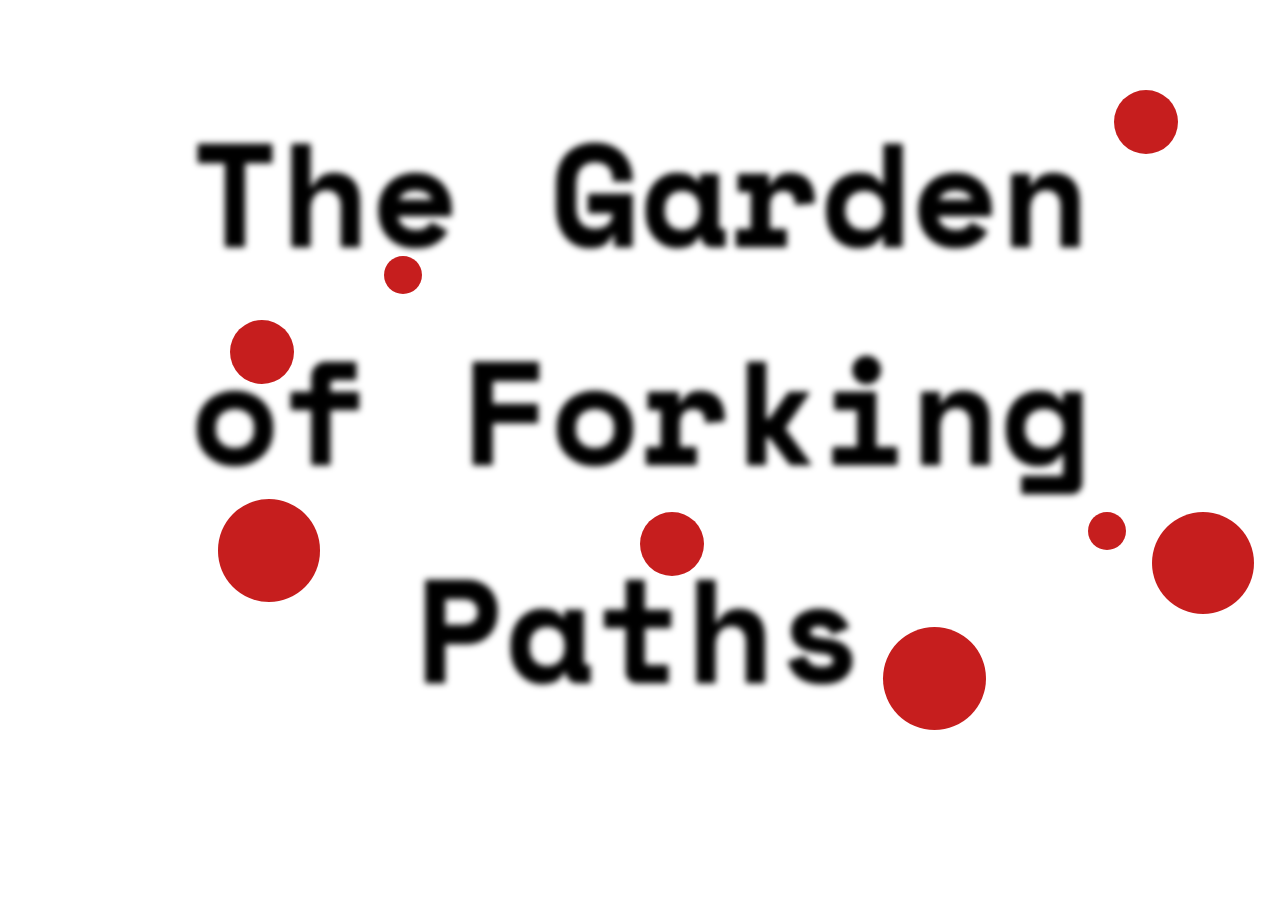
==== commit 73c5b90a: "Main page" ====
--- a/Index.html
+++ b/Index.html
@@ -14,14 +14,17 @@
         <h1 class="centered" id="blur">The Garden of Forking Paths</h1>
 
         <div>
-           <a href="Page 1.html"> <div class="circle"></div></a>
-           <a href="Page 2.html"><div class="circle"></div></a>
-           <a href="Page 3.html"><div class="circle"></div></a>
-           <a href="Page 4.html"><div class="circle"></div></a>
-           <a href="Page 5.html"><div class="circle"></div></a>
-           <a href="Page 6.html"><div class="circle"></div></a>
-           <a href="Page 7.html"><div class="circle"></div></a>
-           <a href="Page 8.html"><div class="circle"></div></a>
+
+           <a href="Page 1.html"><div class="circle"></div></a>
+           <div class="circle"></div></a>
+            <div class="circle"></div></a>
+            <div class="circle"></div></a>
+            <div class="circle"></div></a>
+            <div class="circle"></div></a>
+            <div class="circle"></div></a>
+            <div class="circle"></div></a>
+            
+    
           </div>
         
         
--- a/Style.css
+++ b/Style.css
@@ -58,80 +58,61 @@
   opacity: 0.9;
 }
 
-.circle:nth-child(3n) {
-  width: 3vw;
-  height: 3vw;
-}
-
-.circle:nth-child(3n-2) {
+/* Positioning */
+
+.circle:nth-child(1) {
+  top: 25vw;
+  left: 18vw;
   width: 5vw;
   height: 5vw;
-}
-
-.circle:nth-child(3n-1) {
-  width: 8vw;
-  height: 8vw;
-}
-
-/* Positioning */
-
-.circle:nth-child(1) {
-  top: 25vw;
-  left: 27vw;
 }
 
 .circle:nth-child(2) {
   top: 49vw;
   left: 69vw;
+  width: 8vw;
+  height: 8vw;
 }
 
 .circle:nth-child(3) {
   top: 40vw;
   left: 85vw;
+  width: 3vw;
+  height: 3vw;
 }
 
 .circle:nth-child(4) {
   top: 7vw;
   left: 87vw;
+  width: 5vw;
+  height: 5vw;
 }
 
 .circle:nth-child(5) {
   top: 40vw;
   left: 90vw;
+  width: 8vw;
+  height: 8vw;
 }
 
 .circle:nth-child(6) {
   top: 20vw;
   left: 30vw;
+  width: 3vw;
+  height: 3vw;
 }
 .circle:nth-child(7) {
   top: 40vw;
   left: 50vw;
+  width: 5vw;
+  height: 5vw;
 }
 
 .circle:nth-child(8) {
   top: 39vw;
   left: 17vw;
-}
-
-.circle:nth-child(9) {
-  top: 9vw;
-  left: 50vw;
-}
-
-.circle:nth-child(10) {
-  top: 30vw;
-  left: 70vw;
-}
-
-.circle:nth-child(11) {
-  top: 10vw; 
-  left: 3vw;
-}
-
-.circle:nth-child(12) { 
-  top: 34vw; 
-  left: 4vw;
+  width: 8vw;
+  height: 8vw;
 }
 
 .circle:hover {
@@ -242,6 +223,12 @@
   color:#c00505
 }
 
+#random-elements-container { 
+  color:red; 
+  font-size: calc(var(--paragprah)*1.5);
+  opacity: 0.3;
+}
+
 /* Media Queries */
 
 
